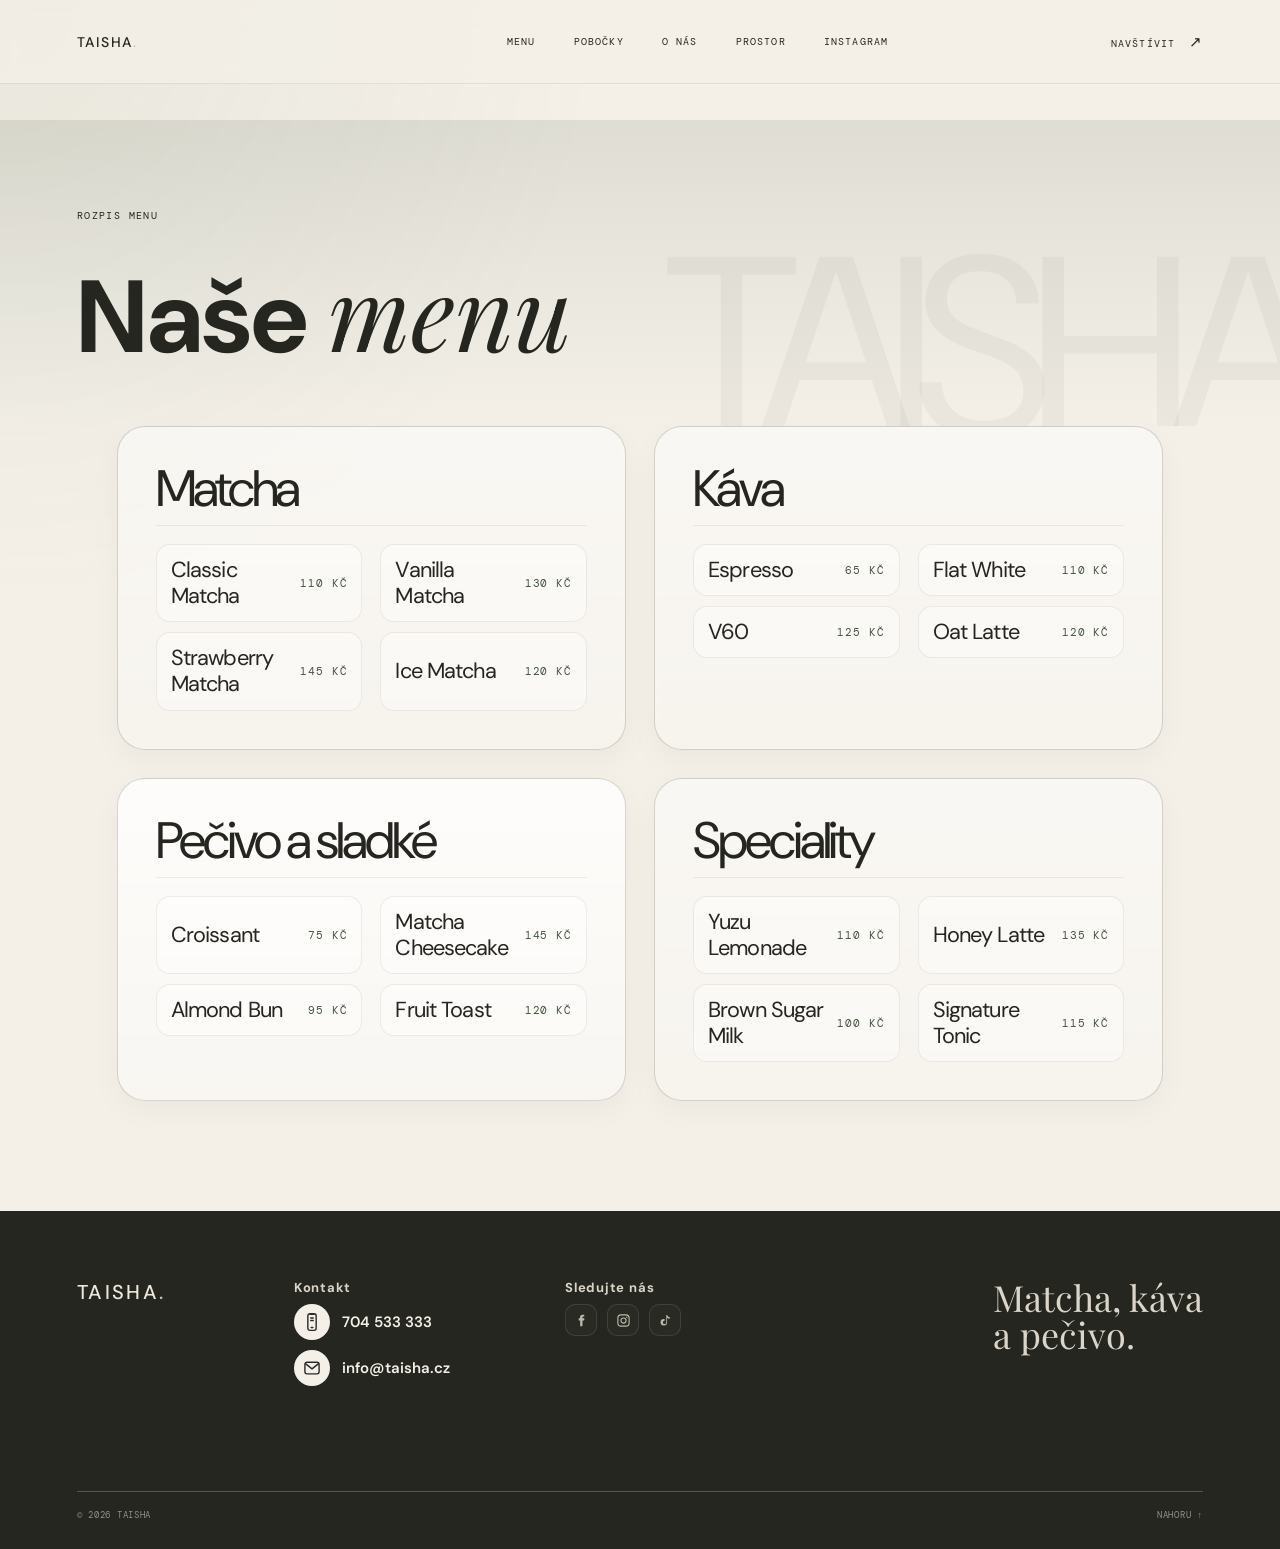
==== menu.html @ 21eaa20a "Add files via upload" ====
<!doctype html>
<html lang="cs">
  <head>
    <meta charset="UTF-8" />
    <meta name="viewport" content="width=device-width, initial-scale=1.0" />
    <meta name="description" content="Taisha — rozpis menu. Matcha, káva, pečivo a sladké speciality." />
    <title>Taisha — Rozpis menu</title>
    <link rel="icon" type="image/png" href="img/logo.png" />
    <link rel="stylesheet" href="style.css?v=2">
    <link rel="stylesheet" href="menu-page.css?v=2">
  </head>
  <body class="menu-page-body">
    <header class="site-header" id="top">
      <a class="brand" href="index.html" aria-label="Taisha — domů">TAISHA<span class="brand-dot">.</span></a>
      <nav class="desktop-nav" aria-label="Hlavní navigace">
        <a href="menu.html">Menu</a>
        <a href="index.html#locations">Pobočky</a>
        <a href="index.html#about">O nás</a>
        <a href="index.html#space">Prostor</a>
        <a href="https://www.instagram.com/taisha.cafe/" target="_blank" >Instagram</a>
      </nav>
      <a class="header-visit" href="index.html#find-us">Navštívit <span>↗</span></a>
      <button class="menu-toggle" type="button" aria-label="Otevřít menu" aria-expanded="false">
        <span></span><span></span>
      </button>
    </header>

    <main class="page-shell">
      <section class="menu-page-hero section-pad">
        <p class="eyebrow">Rozpis menu</p>
        <h1>Naše <em>menu</em></h1>
      </section>

      <section class="menu-catalog section-pad">
        <article class="menu-category">
          <div class="menu-category-head">
            <h2>Matcha</h2>
          </div>
          <div class="menu-products">
            <div class="menu-product">
              <span class="menu-item-name">Classic Matcha</span>
              <span class="menu-item-price">110 Kč</span>
            </div>
            <div class="menu-product">
              <span class="menu-item-name">Vanilla Matcha</span>
              <span class="menu-item-price">130 Kč</span>
            </div>
            <div class="menu-product">
              <span class="menu-item-name">Strawberry Matcha</span>
              <span class="menu-item-price">145 Kč</span>
            </div>
            <div class="menu-product">
              <span class="menu-item-name">Ice Matcha</span>
              <span class="menu-item-price">120 Kč</span>
            </div>
          </div>
        </article>

        <article class="menu-category">
          <div class="menu-category-head">
            <h2>Káva</h2>
          </div>
          <div class="menu-products">
            <div class="menu-product">
              <span class="menu-item-name">Espresso</span>
              <span class="menu-item-price">65 Kč</span>
            </div>
            <div class="menu-product">
              <span class="menu-item-name">Flat White</span>
              <span class="menu-item-price">110 Kč</span>
            </div>
            <div class="menu-product">
              <span class="menu-item-name">V60</span>
              <span class="menu-item-price">125 Kč</span>
            </div>
            <div class="menu-product">
              <span class="menu-item-name">Oat Latte</span>
              <span class="menu-item-price">120 Kč</span>
            </div>
          </div>
        </article>

        <article class="menu-category menu-featured">
          <div class="menu-category-head">
            <h2>Pečivo a sladké</h2>
          </div>
          <div class="menu-products">
            <div class="menu-product">
              <span class="menu-item-name">Croissant</span>
              <span class="menu-item-price">75 Kč</span>
            </div>
            <div class="menu-product">
              <span class="menu-item-name">Matcha Cheesecake</span>
              <span class="menu-item-price">145 Kč</span>
            </div>
            <div class="menu-product">
              <span class="menu-item-name">Almond Bun</span>
              <span class="menu-item-price">95 Kč</span>
            </div>
            <div class="menu-product">
              <span class="menu-item-name">Fruit Toast</span>
              <span class="menu-item-price">120 Kč</span>
            </div>
          </div>
        </article>

        <article class="menu-category">
          <div class="menu-category-head">
            <h2>Speciality</h2>
          </div>
          <div class="menu-products">
            <div class="menu-product">
              <span class="menu-item-name">Yuzu Lemonade</span>
              <span class="menu-item-price">110 Kč</span>
            </div>
            <div class="menu-product">
              <span class="menu-item-name">Honey Latte</span>
              <span class="menu-item-price">135 Kč</span>
            </div>
            <div class="menu-product">
              <span class="menu-item-name">Brown Sugar Milk</span>
              <span class="menu-item-price">100 Kč</span>
            </div>
            <div class="menu-product">
              <span class="menu-item-name">Signature Tonic</span>
              <span class="menu-item-price">115 Kč</span>
            </div>
          </div>
        </article>
      </section>
    </main>

    <footer class="site-footer" id="instagram">
      <div class="footer-top">
        <a class="brand footer-brand" href="index.html">TAISHA<span class="brand-dot">.</span></a>

        <div class="footer-meta">
          <div class="footer-contact">
            <h4>Kontakt</h4>
            <ul>
              <li class="contact-item contact-phone">
                <svg width="16" height="16" viewBox="0 0 24 24" fill="none" stroke="currentColor" stroke-width="1.7" stroke-linecap="round" stroke-linejoin="round" aria-hidden="true"><path d="M7 4.5a2.5 2.5 0 0 1 2.5-2.5h5A2.5 2.5 0 0 1 17 4.5v15A2.5 2.5 0 0 1 14.5 22h-5A2.5 2.5 0 0 1 7 19.5v-15Z"/><path d="M9.5 2.8h5"/><path d="M11 18.5h2"/><path d="M10.5 7.2h3"/><path d="M10.5 10.2h3"/></svg>
                <a href="tel:704533333">704 533 333</a>
              </li>
              <li class="contact-item contact-email">
                <svg width="16" height="16" viewBox="0 0 24 24" fill="none" stroke="currentColor" stroke-width="1.7" stroke-linecap="round" stroke-linejoin="round" aria-hidden="true"><path d="M3.5 7.5A2.5 2.5 0 0 1 6 5h12a2.5 2.5 0 0 1 2.5 2.5v9A2.5 2.5 0 0 1 18 19H6a2.5 2.5 0 0 1-2.5-2.5v-9Z"/><path d="m4.5 7 7.5 6 7.5-6"/></svg>
                <a href="mailto:info@taisha.cz">info@taisha.cz</a>
              </li>
            </ul>
          </div>

          <div class="footer-socials">
            <h4>Sledujte nás</h4>
            <div class="footer-social-grid">
              <div class="social-branch">
                <div class="social-links">
                  <a href="https://www.facebook.com" target="_blank" rel="noreferrer" class="social-link social-facebook" aria-label="Facebook">
                    <svg viewBox="0 0 24 24" aria-hidden="true"><path d="M13.5 8.5V6.8c0-.9.6-1.3 1.3-1.3h1.6V2.8h-2.8c-2.7 0-3.9 1.7-3.9 3.9v1.8H7.5v3.4h2.4V21h3.6v-9.1h2.7l.4-3.4h-3.1Z" fill="currentColor"/></svg>
                  </a>
                  <a href="https://www.instagram.com/taisha.cafe" target="_blank" rel="noreferrer" class="social-link social-instagram" aria-label="Instagram">
                    <svg viewBox="0 0 24 24" aria-hidden="true"><rect x="3" y="3" width="18" height="18" rx="5" fill="none" stroke="currentColor" stroke-width="1.8"/><circle cx="12" cy="12" r="4.1" fill="none" stroke="currentColor" stroke-width="1.8"/><circle cx="17.3" cy="6.7" r="1.2" fill="currentColor"/></svg>
                  </a>
                  <a href="https://www.tiktok.com/@taisha.cafe" target="_blank" rel="noreferrer" class="social-link social-tiktok" aria-label="TikTok">
                    <svg viewBox="0 0 24 24" aria-hidden="true"><path d="M14.5 3.2c.8 2 2.2 3.1 4.4 3.4v2.7c-1.7-.1-3.2-.7-4.4-1.8v7.1a5.2 5.2 0 1 1-5.2-5.2c.5 0 .9.1 1.3.2v2.8a2.7 2.7 0 1 0 2.6 2.7V3.2h1.3Z" fill="currentColor"/></svg>
                  </a>
                </div>
              </div>
            </div>
          </div>
        </div>

        <p class="footer-tagline">Matcha, káva<br />a pečivo.</p>
      </div>
      <div class="footer-bottom"><span>© 2026 Taisha</span><a href="#top">Nahoru ↑</a></div>
    </footer>

    <div class="mobile-menu" aria-hidden="true">
      <nav>
        <a href="menu.html">Menu</a>
        <a href="index.html#locations">Pobočky</a>
        <a href="index.html#about">O nás</a>
        <a href="index.html#space">Prostor</a>
        <a href="index.html#instagram">Instagram</a>
      </nav>
    </div>

    <script>
      const header = document.querySelector('.site-header');
      const menuToggle = document.querySelector('.menu-toggle');
      const mobileMenu = document.querySelector('.mobile-menu');

      window.addEventListener('scroll', () => header.classList.toggle('scrolled', window.scrollY > 24));
      menuToggle.addEventListener('click', () => {
        const isOpen = document.body.classList.toggle('menu-open');
        menuToggle.setAttribute('aria-expanded', isOpen);
        mobileMenu.setAttribute('aria-hidden', !isOpen);
      });
      document.querySelectorAll('.mobile-menu a').forEach((link) => link.addEventListener('click', () => {
        document.body.classList.remove('menu-open');
        menuToggle.setAttribute('aria-expanded', 'false');
        mobileMenu.setAttribute('aria-hidden', 'true');
      }));
    </script>
  </body>
</html>
---- style.css ----
@import url('https://fonts.googleapis.com/css2?family=DM+Mono:wght@400&family=DM+Sans:wght@400;500&family=Playfair+Display:ital,wght@0,400;0,500;1,400;1,500&display=swap');

:root { font-family: 'DM Sans', sans-serif; color: #25261f; background: #f4f0e8; font-synthesis: none; text-rendering: optimizeLegibility; -webkit-font-smoothing: antialiased; --ink: #25261f; --sage: #63745b; --sage-dark: #42533e; --wood: #b28c67; --cream: #f4f0e8; --paper: #ebe5d9; --line: rgba(37,38,31,.22); }
* { box-sizing: border-box; }
html { scroll-behavior: smooth; }
body { margin: 0; min-width: 320px; background: var(--cream); }
a { color: inherit; text-decoration: none; }
button { font: inherit; }
img { display: block; width: 100%; height: 100%; object-fit: cover; }
.section-pad { padding-left: clamp(24px, 6vw, 96px); padding-right: clamp(24px, 6vw, 96px); }
.site-header { position: fixed; z-index: 10; top: 0; left: 0; width: 100%; height: 84px; display: flex; align-items: center; justify-content: space-between; padding: 0 clamp(24px, 6vw, 96px); color: #f7f3eb; background: transparent; border-bottom: none; backdrop-filter: none; transition: background .4s, color .4s, box-shadow .4s; }
.site-header.scrolled { color: var(--ink); background: rgba(244,240,232,.94); box-shadow: 0 1px 0 var(--line); backdrop-filter: blur(14px); }
.brand { letter-spacing: .12em; font-size: 14px; font-weight: 500; }
.brand-dot { color: #b8ce9e; }
.desktop-nav { display: flex; gap: clamp(20px, 3vw, 48px); margin-left: 13%; }
.desktop-nav a, .header-visit { font-family: 'DM Mono', monospace; text-transform: uppercase; font-size: 10px; letter-spacing: .11em; transition: opacity .25s; }
.desktop-nav a:hover, .header-visit:hover, .text-link:hover { opacity: .55; }
.header-visit span, .text-link span, .button span, .footer-social span { font-size: 15px; margin-left: 7px; }
.menu-toggle { display: none; border: 0; color: inherit; background: transparent; padding: 8px 0 8px 8px; cursor: pointer; }
.menu-toggle span { display: block; width: 23px; height: 1px; margin: 5px 0; background: currentColor; transition: transform .3s; }
.hero { position: relative; min-height: 100vh; padding-top: 150px; padding-bottom: 95px; display: grid; grid-template-columns: minmax(260px, .8fr) minmax(470px, 1.2fr); gap: 8%; align-items: center; background: var(--sage-dark); color: #f7f3eb; overflow: hidden; }
.hero::after { content: 'TAISHA'; position: absolute; right: -5vw; bottom: -5vw; color: rgba(244,240,232,.055); font-size: clamp(120px, 22vw, 360px); line-height: .8; letter-spacing: -.08em; font-weight: 500; pointer-events: none; }
.hero-copy { position: relative; z-index: 1; margin-top: -10px; }
.eyebrow { margin: 0 0 22px; font-family: 'DM Mono', monospace; text-transform: uppercase; letter-spacing: .14em; font-size: 10px; line-height: 1.5; }
.hero h1, h2 { margin: 0; font-weight: 400; line-height: .94; letter-spacing: -.065em; }
.hero h1 { font-size: clamp(70px, 10vw, 148px); }
h1 em, h2 em { font-family: 'Playfair Display', serif; font-weight: 400; }
.hero-intro { max-width: 305px; margin: 36px 0 40px; font-size: 14px; line-height: 1.7; color: rgba(247,243,235,.72); }
.hero-actions { display: flex; align-items: center; gap: 26px; }
.button { display: inline-flex; align-items: center; justify-content: center; padding: 15px 20px; font-family: 'DM Mono', monospace; text-transform: uppercase; letter-spacing: .08em; font-size: 10px; transition: transform .25s, background .25s, color .25s; }
.button:hover { transform: translateY(-3px); }
.button-dark { background: var(--ink); color: #f7f3eb; }
.button-dark:hover { background: #4f6250; }
.button-outline { border: 1px solid var(--line); color: var(--ink); margin-top: 32px; }
.button-outline:hover { border-color: var(--ink); background: var(--ink); color: var(--cream); }
.text-link { font-family: 'DM Mono', monospace; font-size: 10px; letter-spacing: .08em; text-transform: uppercase; border-bottom: 1px solid currentColor; padding-bottom: 7px; transition: opacity .25s; }
.hero-visual { position: relative; z-index: 1; height: min(68vh, 700px); min-height: 480px; }
.hero-visual::after { content: ''; position: absolute; inset: 0; background: linear-gradient(180deg, transparent 58%, rgba(18,27,19,.38)); pointer-events: none; }
.hero-visual img { filter: saturate(.78); }
.hero-stamp { position: absolute; z-index: 1; right: -42px; top: 12%; width: 106px; height: 106px; border-radius: 50%; display: grid; place-items: center; text-align: center; background: #cad8b5; color: var(--sage-dark); font-family: 'DM Mono', monospace; font-size: 8px; line-height: 1.25; letter-spacing: .07em; transform: rotate(12deg); }
.image-caption { position: absolute; z-index: 1; bottom: 25px; left: 25px; margin: 0; font-family: 'DM Mono', monospace; text-transform: uppercase; font-size: 9px; letter-spacing: .1em; line-height: 1.7; color: rgba(247,243,235,.8); }
.image-caption span { color: rgba(247,243,235,.55); }
.scroll-note { position: absolute; bottom: 34px; left: clamp(24px, 6vw, 96px); display: flex; align-items: center; gap: 13px; font-family: 'DM Mono', monospace; text-transform: uppercase; letter-spacing: .1em; font-size: 9px; color: rgba(247,243,235,.62); }
.scroll-line { width: 38px; height: 1px; background: currentColor; }
.locations { padding-top: clamp(100px, 13vw, 190px); padding-bottom: clamp(100px, 13vw, 180px); }
.section-heading { display: flex; justify-content: space-between; align-items: flex-end; margin-bottom: 74px; }
h2 { font-size: clamp(52px, 7.2vw, 108px); }
.location-grid { display: grid; grid-template-columns: 1fr 1fr; gap: clamp(20px, 6vw, 96px); }
.location-card:nth-child(2) { margin-top: 120px; }
.card-image { height: clamp(300px, 36vw, 530px); position: relative; overflow: hidden; }
.card-image img, .menu-image img, .story-image img, .gallery-item img { transition: transform .8s cubic-bezier(.2,.7,.2,1); }
.location-card:hover img, .menu-image:hover img, .gallery-item:hover img, .story-image:hover img { transform: scale(1.04); }
.card-number { position: absolute; top: 20px; left: 20px; padding: 8px 10px; background: var(--cream); font-family: 'DM Mono', monospace; font-size: 10px; }
.coming-badge { display: inline-block; background: var(--wood); color: var(--cream); padding: 6px 10px; border-radius: 999px; font-family: 'DM Mono', monospace; font-size: 10px; letter-spacing: .08em; }

.coming-overlay { position: absolute; left: 50%; top: 50%; transform: translate(-50%, -50%); background: rgba(37,38,31,.78); color: var(--cream); padding: 12px 18px; border-radius: 12px; display: flex; flex-direction: column; align-items: center; gap: 6px; text-align: center; box-shadow: 0 6px 20px rgba(0,0,0,.25); }
.coming-overlay small { display: block; font-family: 'DM Mono', monospace; font-size: 11px; color: rgba(247,243,235,.85); }
.card-image img { transition: transform .8s cubic-bezier(.2,.7,.2,1), filter .3s ease; }
.card-image .coming-overlay + .card-number, .card-image .coming-overlay { z-index: 3; }
.card-image .coming-overlay ~ img { filter: brightness(.6) saturate(.7); }

@media (max-width: 800px) { .coming-overlay { padding: 10px 14px; } }

/* Stronger coming-soon visual treatment */
.location-card.coming-soon { border: 1px solid rgba(37,38,31,.03); background: transparent; }
.location-card.coming-soon .card-image img { filter: grayscale(.35) brightness(.82) saturate(.65); transform: scale(1.01); }
.location-card.coming-soon .card-image::after { content: ''; position: absolute; inset: 0; background: linear-gradient(180deg, rgba(18,27,19,.12), rgba(18,27,19,.08)); border-radius: 0; pointer-events: none; }
.location-card.coming-soon .circle-arrow { display: none; }
.location-card.coming-soon .card-content { opacity: 0.98; }
.location-card.coming-soon:hover .card-image img { transform: none; }
.location-card.coming-soon .coming-overlay { background: linear-gradient(180deg, rgba(37,38,31,.7), rgba(37,38,31,.6)); backdrop-filter: blur(2px); }

/* Make badge text stand out */
.coming-badge { letter-spacing: .12em; font-weight: 600; }

.location-card.coming-soon { position: relative; }
.location-card.coming-soon .card-image, .location-card.coming-soon .card-content { position: relative; z-index: 1; }
.location-card.coming-soon .coming-label { position: relative; z-index: 3; font-family: 'DM Mono', monospace; font-size: 11px; letter-spacing: .08em; color: var(--sage-dark); margin-bottom: 6px; opacity: 1; }
.location-card.coming-soon .coming-note { margin-top: 8px; font-family: 'DM Mono', monospace; font-size: 13px; color: #6b6b63; }
.location-card.coming-soon .coming-badge { background: transparent; color: var(--wood); padding: 0; border-radius: 0; font-weight: 700; }

/* Dim only textual content; keep card background unchanged */
.location-card.coming-soon .card-content { color: rgba(37,38,31,0.62); }
.location-card.coming-soon .card-content h3,
.location-card.coming-soon .card-content p,
.location-card.coming-soon .card-content .eyebrow { opacity: 0.62; }
.location-card.coming-soon .card-content .coming-label { opacity: 1; }
.location-card.coming-soon .card-content .coming-badge { opacity: 1; }
.location-card.coming-soon .card-image img { filter: grayscale(.2) brightness(.9) saturate(.75); }

/* Find-us row coming-soon treatment */
.find-row.coming-soon { position: relative; }
.find-row.coming-soon .coming-label { font-family: 'DM Mono', monospace; font-size: 11px; letter-spacing: .08em; color: var(--sage-dark); margin-bottom: 6px; }
.find-row.coming-soon .coming-badge { background: transparent; color: var(--wood); padding: 0 6px; border-radius: 6px; font-weight: 700; }
.find-row.coming-soon h3, .find-row.coming-soon p, .find-row.coming-soon .find-hours p { opacity: 0.62; color: rgba(37,38,31,0.62); }
.find-row.coming-soon .circle-arrow { display: none; }

/* Footer contact styles */
.footer-top { display: flex; gap: 28px; align-items: flex-start; flex-wrap: wrap; }
.footer-meta { display: flex; gap: clamp(28px, 4vw, 64px); flex-wrap: wrap; align-items: flex-start; }
.footer-contact { min-width: 220px; }
.footer-contact h4,
.footer-socials h4 { margin: 0 0 8px 0; font-size: 13px; letter-spacing: .06em; color: rgba(238,232,219,.9); }
.footer-contact ul { list-style: none !important; padding: 0; margin: 0; display: flex; flex-direction: column; gap: 10px; }
.contact-item { display: flex; gap: 12px; align-items: center; color: var(--cream); font-size: 15px; }
.contact-item svg { flex: 0 0 36px; height: 36px; width: 36px; color: #2b2b2b; background: #f4f0e8; padding: 7px; border-radius: 50%; border: 1px solid rgba(255,255,255,.08); transition: background .18s ease, color .18s ease, transform .12s ease, box-shadow .18s ease; }
.contact-item:hover svg { transform: translateY(-3px); box-shadow: 0 8px 24px rgba(0,0,0,0.12); }
.contact-phone:hover svg { background: var(--wood); color: #fff; }
.contact-email:hover svg { background: #2d9cdb; color: #fff; }
.contact-item a { color: var(--cream); text-decoration: none; font-weight: 600; }

.footer-socials { min-width: 300px; }
.footer-social-grid { display: flex; flex-wrap: wrap; gap: 18px 30px; }
.social-branch { min-width: 150px; }
.social-branch p { margin: 0 0 10px; font-size: 12px; font-weight: 500; letter-spacing: .08em; text-transform: uppercase; color: rgba(238,232,219,.72); }
.social-links { display: flex; gap: 10px; }
.social-link { display: inline-flex; align-items: center; justify-content: center; width: 32px; height: 32px; border-radius: 10px; background: rgba(255,255,255,.02); border: 1px solid rgba(238,232,219,.12); color: rgba(238,232,219,.75); transition: transform .2s ease, border-color .25s ease, color .25s ease, background .25s ease, box-shadow .25s ease; }
.social-link svg { width: 15px; height: 15px; }
.social-link:hover { transform: translateY(-2px); box-shadow: 0 10px 18px rgba(0,0,0,0.12); }
.social-facebook:hover { background: #1877F2; color: #fff; border-color: #1877F2; }
.social-instagram:hover { background: linear-gradient(135deg,#f58529 0%,#dd2a7b 35%,#8134af 65%,#515bd4 100%); color: #fff; border-color: transparent; }
.social-tiktok:hover { background: linear-gradient(135deg,#010101 0%,#69C9D0 32%,#EE1D52 100%); color: #fff; border-color: transparent; }

.footer-tagline { margin: 0; color: rgba(238,232,219,.9); }
.card-content { position: relative; display: grid; grid-template-columns: 1fr 42px; gap: 12px; padding-top: 23px; }
.card-content .eyebrow { margin-bottom: 12px; color: var(--sage); }
h3 { margin: 0; font-weight: 400; font-size: clamp(26px, 3vw, 42px); letter-spacing: -.04em; }
.circle-arrow { width: 40px; height: 40px; display: grid; place-items: center; border: 1px solid var(--line); border-radius: 50%; font-size: 19px; transition: background .25s, color .25s, transform .25s; }
.circle-arrow:hover { background: var(--sage); color: var(--cream); border-color: var(--sage); transform: rotate(45deg); }
.location-meta { grid-column: 1 / -1; margin: 17px 0 0; font-size: 12px; line-height: 1.7; color: #5d5c52; }
.location-meta span { color: #979283; }
.menu-section { padding-top: clamp(90px, 11vw, 170px); padding-bottom: clamp(90px, 12vw, 180px); background: var(--paper); }
.menu-top { display: flex; justify-content: space-between; align-items: flex-end; margin-bottom: 75px; }
.menu-note { margin: 0 6% 4px 0; color: #6c6b60; font-size: 14px; line-height: 1.6; }
.menu-layout { display: grid; grid-template-columns: 1.1fr .9fr; gap: clamp(40px, 9vw, 150px); align-items: start; }
.menu-row { display: grid; grid-template-columns: 1fr 1.1fr 25px; align-items: center; min-height: 105px; border-top: 1px solid var(--line); }
.menu-row:last-of-type { border-bottom: 1px solid var(--line); }
.menu-row > div { display: flex; align-items: center; gap: 27px; }
.menu-index { font-family: 'DM Mono', monospace; font-size: 10px; color: var(--sage); }
.menu-row h3 { font-size: clamp(23px, 3vw, 39px); }
.menu-row p { margin: 0; font-family: 'DM Mono', monospace; text-transform: uppercase; font-size: 9px; color: #858277; letter-spacing: .04em; }
.menu-plus { font-size: 22px; font-weight: 300; color: var(--sage); }
.menu-image { position: relative; height: 500px; overflow: hidden; }
.menu-image::after { content: ''; position: absolute; inset: 0; background: linear-gradient(180deg, transparent 55%, rgba(40,40,29,.5)); }
.menu-image span { position: absolute; z-index: 1; bottom: 22px; left: 24px; font-family: 'Playfair Display', serif; color: #f7f3eb; font-size: 24px; line-height: 1.05; }
.story { display: grid; grid-template-columns: .93fr 1fr; gap: clamp(50px, 12vw, 190px); align-items: center; padding-top: clamp(100px, 14vw, 210px); padding-bottom: clamp(100px, 14vw, 210px); }
.story-image { height: min(52vw, 680px); min-height: 430px; position: relative; }
.story-image::before { content: ''; position: absolute; z-index: -1; inset: -25px 25px 25px -25px; border: 1px solid #b3aa9a; }
.story-image img { filter: saturate(.7); }
.vertical-label { position: absolute; right: -52px; bottom: 55px; transform: rotate(-90deg); font-family: 'DM Mono', monospace; text-transform: uppercase; font-size: 9px; letter-spacing: .13em; color: #777367; }
.story-copy { max-width: 475px; }
.story-copy h2 { margin-bottom: 35px; }
.story-copy > p:not(.eyebrow) { max-width: 320px; margin: 0 0 38px; font-size: 15px; line-height: 1.8; color: #68665c; }
.space-section { background: var(--sage-dark); color: #f6f1e6; padding-top: clamp(90px, 12vw, 165px); padding-bottom: clamp(90px, 12vw, 165px); overflow: hidden; }
.space-heading { display: flex; justify-content: space-between; align-items: flex-end; padding-bottom: 73px; }
.space-heading .eyebrow { color: #b8ce9e; }
.space-heading h2 { font-size: clamp(46px, 6.8vw, 100px); }
.gallery { display: grid; grid-template-columns: 1.42fr .85fr .78fr; gap: 16px; padding: 0 clamp(24px, 6vw, 96px); align-items: end; }
.gallery-item { position: relative; overflow: hidden; }
.gallery-item::after { content: ''; position: absolute; inset: 0; background: linear-gradient(180deg, transparent 55%, rgba(20,29,20,.52)); }
.gallery-wide { height: clamp(330px, 42vw, 580px); }
.gallery-tall { height: clamp(270px, 35vw, 480px); }
.gallery-small { height: clamp(220px, 27vw, 370px); }
.gallery-item span { position: absolute; z-index: 1; left: 16px; bottom: 15px; font-family: 'DM Mono', monospace; text-transform: uppercase; font-size: 9px; letter-spacing: .08em; color: rgba(247,243,235,.8); }
.find-us { padding-top: clamp(100px, 14vw, 190px); padding-bottom: clamp(90px, 13vw, 170px); display: grid; grid-template-columns: .7fr 1.3fr; gap: clamp(50px, 10vw, 150px); }
.find-heading > p:last-child { margin-top: 35px; font-size: 14px; color: #747166; }
.find-row { display: grid; grid-template-columns: 42px 1.1fr 1fr 40px; gap: 16px; align-items: center; min-height: 140px; border-top: 1px solid var(--line); }
.find-row:last-child { border-bottom: 1px solid var(--line); }
.find-number { font-family: 'DM Mono', monospace; font-size: 10px; color: var(--sage); }
.find-row h3 { font-size: 31px; margin-bottom: 11px; }
.find-row p { margin: 0; font-size: 12px; line-height: 1.6; color: #6c6a60; }
.find-hours span { display: block; margin-bottom: 8px; font-family: 'DM Mono', monospace; text-transform: uppercase; font-size: 9px; letter-spacing: .1em; color: var(--sage); }
.site-footer { padding: 68px clamp(24px, 6vw, 96px) 28px; background: var(--ink); color: #eee8db; }
.footer-top { display: flex; justify-content: space-between; align-items: flex-start; padding-bottom: 105px; }
.footer-brand { font-size: 20px; }
.footer-top p { margin: 0; font-family: 'Playfair Display', serif; font-size: clamp(21px, 3vw, 36px); line-height: 1.02; }
.footer-social { font-family: 'DM Mono', monospace; text-transform: uppercase; font-size: 10px; letter-spacing: .08em; }
.footer-bottom { display: flex; justify-content: space-between; padding-top: 17px; border-top: 1px solid rgba(238,232,219,.25); font-family: 'DM Mono', monospace; text-transform: uppercase; font-size: 9px; letter-spacing: .08em; color: rgba(238,232,219,.55); }
.mobile-menu { display: none; }
.reveal { opacity: 0; transform: translateY(24px); transition: opacity .8s ease, transform .8s ease; }
.reveal-delay { transition-delay: .12s; }
.reveal.is-visible { opacity: 1; transform: translateY(0); }
@media (max-width: 800px) { .desktop-nav, .header-visit { display: none; } .menu-toggle { display: block; } .site-header { height: 72px; } .hero { min-height: auto; padding-top: 130px; padding-bottom: 110px; grid-template-columns: 1fr; gap: 60px; } .hero::after { right: -10vw; bottom: -1vw; } .hero-visual { min-height: 420px; height: 105vw; max-height: 600px; } .hero-stamp { right: 15px; top: -25px; } .scroll-note { bottom: 35px; } .section-heading, .menu-top, .space-heading { display: block; } .section-heading { margin-bottom: 50px; } .section-heading h2, .menu-top h2 { margin-top: 35px; } .menu-note { margin: 35px 0 0; } .location-grid { grid-template-columns: 1fr; gap: 70px; } .location-card:nth-child(2) { margin-top: 0; } .card-image { height: 110vw; max-height: 560px; } .menu-layout { grid-template-columns: 1fr; gap: 50px; } .menu-image { height: 100vw; max-height: 550px; } .story { grid-template-columns: 1fr; gap: 75px; } .story-image { width: calc(100% - 25px); height: 105vw; max-height: 600px; } .space-heading { padding-bottom: 50px; } .space-heading h2 { margin-top: 35px; } .gallery { grid-template-columns: 1fr 1fr; gap: 10px; } .gallery-wide { grid-column: 1 / -1; height: 72vw; } .gallery-tall, .gallery-small { height: 55vw; } .find-us { grid-template-columns: 1fr; gap: 65px; } .find-row { grid-template-columns: 30px 1fr 38px; gap: 10px; min-height: 125px; } .find-hours { grid-column: 2; } .find-row .circle-arrow { grid-column: 3; grid-row: 1 / 3; } .footer-top { padding-bottom: 80px; flex-wrap: wrap; gap: 35px; } .footer-top p { order: 3; width: 100%; } .footer-bottom { gap: 18px; flex-wrap: wrap; } .mobile-menu { position: fixed; z-index: 9; inset: 0; display: flex; align-items: center; justify-content: center; background: var(--sage-dark); color: var(--cream); opacity: 0; visibility: hidden; transition: opacity .3s, visibility .3s; } .mobile-menu nav { display: flex; flex-direction: column; align-items: center; gap: 22px; } .mobile-menu a { font-family: 'Playfair Display', serif; font-size: 32px; } .menu-open .mobile-menu { opacity: 1; visibility: visible; } .menu-open .menu-toggle span:first-child { transform: translateY(3px) rotate(45deg); } .menu-open .menu-toggle span:last-child { transform: translateY(-3px) rotate(-45deg); } }
@media (prefers-reduced-motion: reduce) { html { scroll-behavior: auto; } .reveal { opacity: 1; transform: none; transition: none; } * { transition-duration: .01ms !important; } }
@media (max-width: 480px) { .hero h1 { font-size: clamp(52px, 13vw, 72px); } h2 { font-size: clamp(38px, 9vw, 52px); } .space-heading h2 { font-size: clamp(34px, 8vw, 48px); } .mobile-menu a { font-size: 28px; } .menu-row h3 { font-size: 22px; } .menu-row { min-height: 88px; } .menu-row > div { gap: 18px; } .find-row h3 { font-size: 24px; } .footer-top p { font-size: 22px; } .hero-intro { font-size: 14px; } .menu-note { font-size: 13px; } .story-copy > p:not(.eyebrow) { font-size: 14px; } .location-meta { font-size: 11px; } .find-row p { font-size: 12px; } }
---- menu-page.css ----
:root {
  --ink: #25261f;
  --sage: #63745b;
  --sage-dark: #42533e;
  --wood: #b28c67;
  --cream: #f4f0e8;
  --paper: #ebe5d9;
  --line: rgba(37,38,31,.18);
  --card: rgba(255,255,255,.42);
  --card-strong: rgba(255,255,255,.72);
}

.menu-page-body {
  background:
    radial-gradient(circle at top left, rgba(99,116,91,.08), transparent 30%),
    var(--cream);
  color: var(--ink);
}

.menu-page-body .site-header {
  color: var(--ink);
  background: rgba(244,240,232,.72);
  border-bottom: 1px solid rgba(37,38,31,.08);
  backdrop-filter: blur(10px);
}

.menu-page-body .site-header.scrolled {
  background: rgba(244,240,232,.94);
  box-shadow: 0 1px 0 var(--line);
  backdrop-filter: blur(14px);
}

.page-shell {
  padding-top: 120px;
}

.menu-page-hero {
  position: relative;
  padding-top: 88px;
  padding-bottom: 42px;
  background: linear-gradient(180deg, rgba(66,83,62,0.12), rgba(66,83,62,0));
  overflow: hidden;
}

.menu-page-hero::before {
  content: "TAISHA";
  position: absolute;
  right: -2vw;
  bottom: -2vw;
  font-family: 'DM Sans', sans-serif;
  font-size: clamp(120px, 20vw, 340px);
  line-height: .8;
  letter-spacing: -.08em;
  color: rgba(37,38,31,.045);
  pointer-events: none;
}

.menu-page-hero h1 {
  position: relative;
  z-index: 1;
  font-size: clamp(64px, 8vw, 120px);
  margin: 0;
}

.menu-page-hero .eyebrow {
  position: relative;
  z-index: 1;
  margin-bottom: 18px;
}

.menu-page-hero p:last-child {
  position: relative;
  z-index: 1;
  max-width: 620px;
  margin-top: 28px;
  color: #5d5c52;
  font-size: 15px;
  line-height: 1.8;
}

.menu-catalog {
  max-width: 1200px;
  margin: 0 auto;
  padding-bottom: 110px;
  display: grid;
  grid-template-columns: repeat(2, minmax(0, 1fr));
  gap: 28px;
}

.menu-category {
  position: relative;
  padding: clamp(24px, 3vw, 38px);
  border: 1px solid var(--line);
  border-radius: 28px;
  background: linear-gradient(180deg, rgba(255,255,255,.5), rgba(255,255,255,.26));
  box-shadow: 0 10px 30px rgba(37,38,31,.04);
  backdrop-filter: blur(3px);
}

.menu-category-head {
  display: flex;
  justify-content: space-between;
  align-items: end;
  gap: 18px;
  margin-bottom: 18px;
  padding-bottom: 12px;
  border-bottom: 1px solid rgba(37,38,31,.08);
}

.menu-category-head h2 {
  margin: 0;
  font-size: clamp(30px, 4vw, 52px);
  letter-spacing: -.06em;
}

.menu-products {
  display: grid;
  grid-template-columns: repeat(2, minmax(0, 1fr));
  gap: 10px 18px;
}

.menu-product {
  display: flex;
  justify-content: space-between;
  align-items: center;
  gap: 12px;
  padding: 12px 14px;
  border: 1px solid rgba(37,38,31,.08);
  border-radius: 14px;
  background: rgba(255,255,255,.38);
  transition: opacity .2s ease, border-color .2s ease;
}

.menu-product:hover {
  opacity: .8;
  border-color: rgba(99,116,91,.2);
}

.menu-item-name {
  display: block;
  font-size: clamp(16px, 1.7vw, 22px);
  letter-spacing: -.04em;
  line-height: 1.2;
  color: var(--ink);
}

.menu-item-price {
  flex-shrink: 0;
  font-family: 'DM Mono', monospace;
  font-size: 11px;
  letter-spacing: .08em;
  text-transform: uppercase;
  color: var(--sage-dark);
}

.menu-featured {
  background: linear-gradient(180deg, rgba(255,255,255,.82), rgba(255,255,255,.42));
}

@media (max-width: 980px) {
  .menu-catalog {
    grid-template-columns: 1fr;
  }

  .menu-products {
    grid-template-columns: 1fr;
  }
}

@media (max-width: 800px) {
  .page-shell {
    padding-top: 96px;
  }

  .menu-page-hero {
    padding-top: 80px;
    padding-bottom: 20px;
  }

  .menu-catalog {
    gap: 18px;
    padding-bottom: 80px;
  }

  .menu-category {
    border-radius: 22px;
    padding: 20px 18px;
  }

  .menu-category-head {
    display: block;
    padding-bottom: 12px;
    margin-bottom: 18px;
  }

  .menu-category-note {
    margin-top: 10px;
  }

  .menu-products {
    grid-template-columns: 1fr;
  }

  .menu-product {
    padding: 16px;
    min-height: 150px;
  }
}
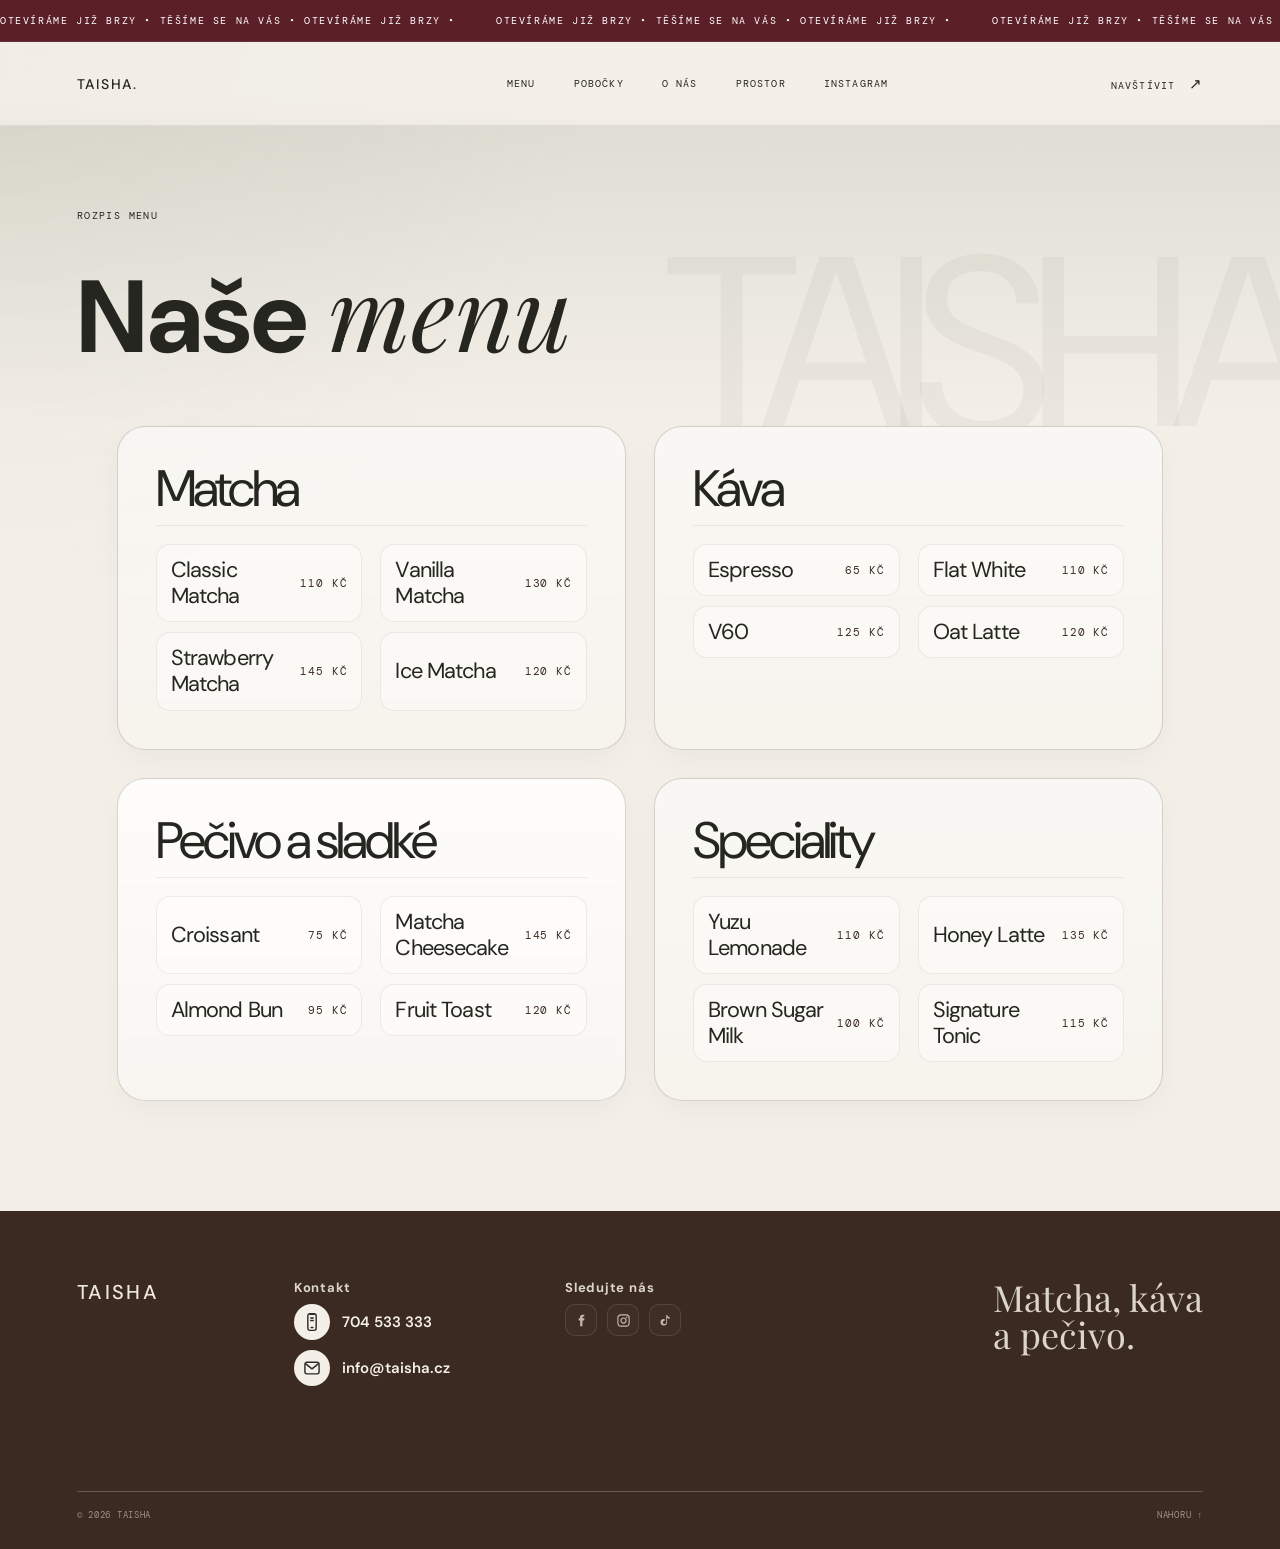
==== commit 6f3aed75: "Add files via upload" ====
--- a/menu.html
+++ b/menu.html
@@ -10,6 +10,19 @@
     <link rel="stylesheet" href="menu-page.css?v=2">
   </head>
   <body class="menu-page-body">
+    <div class="announcement-bar" aria-label="Announcement">
+      <div class="announcement-track">
+        <div class="announcement-group" aria-label="Otevíráme brzy">
+          <span>OTEVÍRÁME JIŽ BRZY • TĚŠÍME SE NA VÁS • OTEVÍRÁME JIŽ BRZY •</span>
+          <span>OTEVÍRÁME JIŽ BRZY • TĚŠÍME SE NA VÁS • OTEVÍRÁME JIŽ BRZY •</span>
+        </div>
+        <div class="announcement-group" aria-hidden="true">
+          <span>OTEVÍRÁME JIŽ BRZY • TĚŠÍME SE NA VÁS • OTEVÍRÁME JIŽ BRZY •</span>
+          <span>OTEVÍRÁME JIŽ BRZY • TĚŠÍME SE NA VÁS • OTEVÍRÁME JIŽ BRZY •</span>
+        </div>
+      </div>
+    </div>
+
     <header class="site-header" id="top">
       <a class="brand" href="index.html" aria-label="Taisha — domů">TAISHA<span class="brand-dot">.</span></a>
       <nav class="desktop-nav" aria-label="Hlavní navigace">
--- a/style.css
+++ b/style.css
@@ -1,6 +1,6 @@
 @import url('https://fonts.googleapis.com/css2?family=DM+Mono:wght@400&family=DM+Sans:wght@400;500&family=Playfair+Display:ital,wght@0,400;0,500;1,400;1,500&display=swap');
 
-:root { font-family: 'DM Sans', sans-serif; color: #25261f; background: #f4f0e8; font-synthesis: none; text-rendering: optimizeLegibility; -webkit-font-smoothing: antialiased; --ink: #25261f; --sage: #63745b; --sage-dark: #42533e; --wood: #b28c67; --cream: #f4f0e8; --paper: #ebe5d9; --line: rgba(37,38,31,.22); }
+:root { font-family: 'DM Sans', sans-serif; color: #25261f; background: #f4f0e8; font-synthesis: none; text-rendering: optimizeLegibility; -webkit-font-smoothing: antialiased; --ink: #25261f; --sage: #3B2A21; --sage-dark: #3B2A21; --wood: #3B2A21; --cream: #f4f0e8; --paper: #ebe5d9; --line: rgba(37,38,31,.22); }
 * { box-sizing: border-box; }
 html { scroll-behavior: smooth; }
 body { margin: 0; min-width: 320px; background: var(--cream); }
@@ -8,10 +8,57 @@
 button { font: inherit; }
 img { display: block; width: 100%; height: 100%; object-fit: cover; }
 .section-pad { padding-left: clamp(24px, 6vw, 96px); padding-right: clamp(24px, 6vw, 96px); }
-.site-header { position: fixed; z-index: 10; top: 0; left: 0; width: 100%; height: 84px; display: flex; align-items: center; justify-content: space-between; padding: 0 clamp(24px, 6vw, 96px); color: #f7f3eb; background: transparent; border-bottom: none; backdrop-filter: none; transition: background .4s, color .4s, box-shadow .4s; }
+.announcement-bar {
+  position: fixed;
+  top: 0;
+  left: 0;
+  z-index: 30;
+  width: 100%;
+  height: 42px;
+  overflow: hidden;
+  background: #5B1F28;
+  color: #FFFFFF;
+  border-bottom: 1px solid rgba(255,255,255,.08);
+}
+
+.announcement-track {
+  display: inline-flex;
+  align-items: center;
+  width: max-content;
+  height: 100%;
+  white-space: nowrap;
+  will-change: transform;
+  animation: announcement-marquee 18s linear infinite;
+}
+
+.announcement-group {
+  display: inline-flex;
+  align-items: center;
+  flex-shrink: 0;
+}
+
+.announcement-track span {
+  display: inline-flex;
+  align-items: center;
+  justify-content: center;
+  height: 100%;
+  padding-right: 2.5rem;
+  font-family: 'DM Mono', monospace;
+  font-size: clamp(8px, 1.1vw, 10px);
+  line-height: 1;
+  letter-spacing: .16em;
+  text-transform: uppercase;
+}
+
+@keyframes announcement-marquee {
+  from { transform: translate3d(0, 0, 0); }
+  to { transform: translate3d(-50%, 0, 0); }
+}
+
+.site-header { position: fixed; z-index: 10; top: 42px; left: 0; width: 100%; height: 84px; display: flex; align-items: center; justify-content: space-between; padding: 0 clamp(24px, 6vw, 96px); color: #f7f3eb; background: transparent; border-bottom: none; backdrop-filter: none; transition: background .4s, color .4s, box-shadow .4s; }
 .site-header.scrolled { color: var(--ink); background: rgba(244,240,232,.94); box-shadow: 0 1px 0 var(--line); backdrop-filter: blur(14px); }
 .brand { letter-spacing: .12em; font-size: 14px; font-weight: 500; }
-.brand-dot { color: #b8ce9e; }
+.brand-dot { color: #3B2A21; }
 .desktop-nav { display: flex; gap: clamp(20px, 3vw, 48px); margin-left: 13%; }
 .desktop-nav a, .header-visit { font-family: 'DM Mono', monospace; text-transform: uppercase; font-size: 10px; letter-spacing: .11em; transition: opacity .25s; }
 .desktop-nav a:hover, .header-visit:hover, .text-link:hover { opacity: .55; }
@@ -30,14 +77,14 @@
 .button { display: inline-flex; align-items: center; justify-content: center; padding: 15px 20px; font-family: 'DM Mono', monospace; text-transform: uppercase; letter-spacing: .08em; font-size: 10px; transition: transform .25s, background .25s, color .25s; }
 .button:hover { transform: translateY(-3px); }
 .button-dark { background: var(--ink); color: #f7f3eb; }
-.button-dark:hover { background: #4f6250; }
+.button-dark:hover { background: #3B2A21; }
 .button-outline { border: 1px solid var(--line); color: var(--ink); margin-top: 32px; }
 .button-outline:hover { border-color: var(--ink); background: var(--ink); color: var(--cream); }
 .text-link { font-family: 'DM Mono', monospace; font-size: 10px; letter-spacing: .08em; text-transform: uppercase; border-bottom: 1px solid currentColor; padding-bottom: 7px; transition: opacity .25s; }
 .hero-visual { position: relative; z-index: 1; height: min(68vh, 700px); min-height: 480px; }
 .hero-visual::after { content: ''; position: absolute; inset: 0; background: linear-gradient(180deg, transparent 58%, rgba(18,27,19,.38)); pointer-events: none; }
 .hero-visual img { filter: saturate(.78); }
-.hero-stamp { position: absolute; z-index: 1; right: -42px; top: 12%; width: 106px; height: 106px; border-radius: 50%; display: grid; place-items: center; text-align: center; background: #cad8b5; color: var(--sage-dark); font-family: 'DM Mono', monospace; font-size: 8px; line-height: 1.25; letter-spacing: .07em; transform: rotate(12deg); }
+.hero-stamp { position: absolute; z-index: 1; right: -42px; top: 12%; width: 106px; height: 106px; border-radius: 50%; display: grid; place-items: center; text-align: center; background: #E9DED2; color: #F6F1E7; font-family: 'DM Mono', monospace; font-size: 8px; line-height: 1.25; letter-spacing: .07em; transform: rotate(12deg); }
 .image-caption { position: absolute; z-index: 1; bottom: 25px; left: 25px; margin: 0; font-family: 'DM Mono', monospace; text-transform: uppercase; font-size: 9px; letter-spacing: .1em; line-height: 1.7; color: rgba(247,243,235,.8); }
 .image-caption span { color: rgba(247,243,235,.55); }
 .scroll-note { position: absolute; bottom: 34px; left: clamp(24px, 6vw, 96px); display: flex; align-items: center; gap: 13px; font-family: 'DM Mono', monospace; text-transform: uppercase; letter-spacing: .1em; font-size: 9px; color: rgba(247,243,235,.62); }
@@ -153,7 +200,7 @@
 .story-copy > p:not(.eyebrow) { max-width: 320px; margin: 0 0 38px; font-size: 15px; line-height: 1.8; color: #68665c; }
 .space-section { background: var(--sage-dark); color: #f6f1e6; padding-top: clamp(90px, 12vw, 165px); padding-bottom: clamp(90px, 12vw, 165px); overflow: hidden; }
 .space-heading { display: flex; justify-content: space-between; align-items: flex-end; padding-bottom: 73px; }
-.space-heading .eyebrow { color: #b8ce9e; }
+.space-heading .eyebrow { color: #F6F1E7; }
 .space-heading h2 { font-size: clamp(46px, 6.8vw, 100px); }
 .gallery { display: grid; grid-template-columns: 1.42fr .85fr .78fr; gap: 16px; padding: 0 clamp(24px, 6vw, 96px); align-items: end; }
 .gallery-item { position: relative; overflow: hidden; }
@@ -170,7 +217,7 @@
 .find-row h3 { font-size: 31px; margin-bottom: 11px; }
 .find-row p { margin: 0; font-size: 12px; line-height: 1.6; color: #6c6a60; }
 .find-hours span { display: block; margin-bottom: 8px; font-family: 'DM Mono', monospace; text-transform: uppercase; font-size: 9px; letter-spacing: .1em; color: var(--sage); }
-.site-footer { padding: 68px clamp(24px, 6vw, 96px) 28px; background: var(--ink); color: #eee8db; }
+.site-footer { padding: 68px clamp(24px, 6vw, 96px) 28px; background: #3B2A21; color: #eee8db; }
 .footer-top { display: flex; justify-content: space-between; align-items: flex-start; padding-bottom: 105px; }
 .footer-brand { font-size: 20px; }
 .footer-top p { margin: 0; font-family: 'Playfair Display', serif; font-size: clamp(21px, 3vw, 36px); line-height: 1.02; }
--- a/menu-page.css
+++ b/menu-page.css
@@ -1,8 +1,8 @@
 :root {
   --ink: #25261f;
-  --sage: #63745b;
-  --sage-dark: #42533e;
-  --wood: #b28c67;
+  --sage: #3B2A21;
+  --sage-dark: #3B2A21;
+  --wood: #3B2A21;
   --cream: #f4f0e8;
   --paper: #ebe5d9;
   --line: rgba(37,38,31,.18);
@@ -22,6 +22,10 @@
   background: rgba(244,240,232,.72);
   border-bottom: 1px solid rgba(37,38,31,.08);
   backdrop-filter: blur(10px);
+}
+
+.menu-page-body .site-footer {
+  background: #3B2A21;
 }
 
 .menu-page-body .site-header.scrolled {
